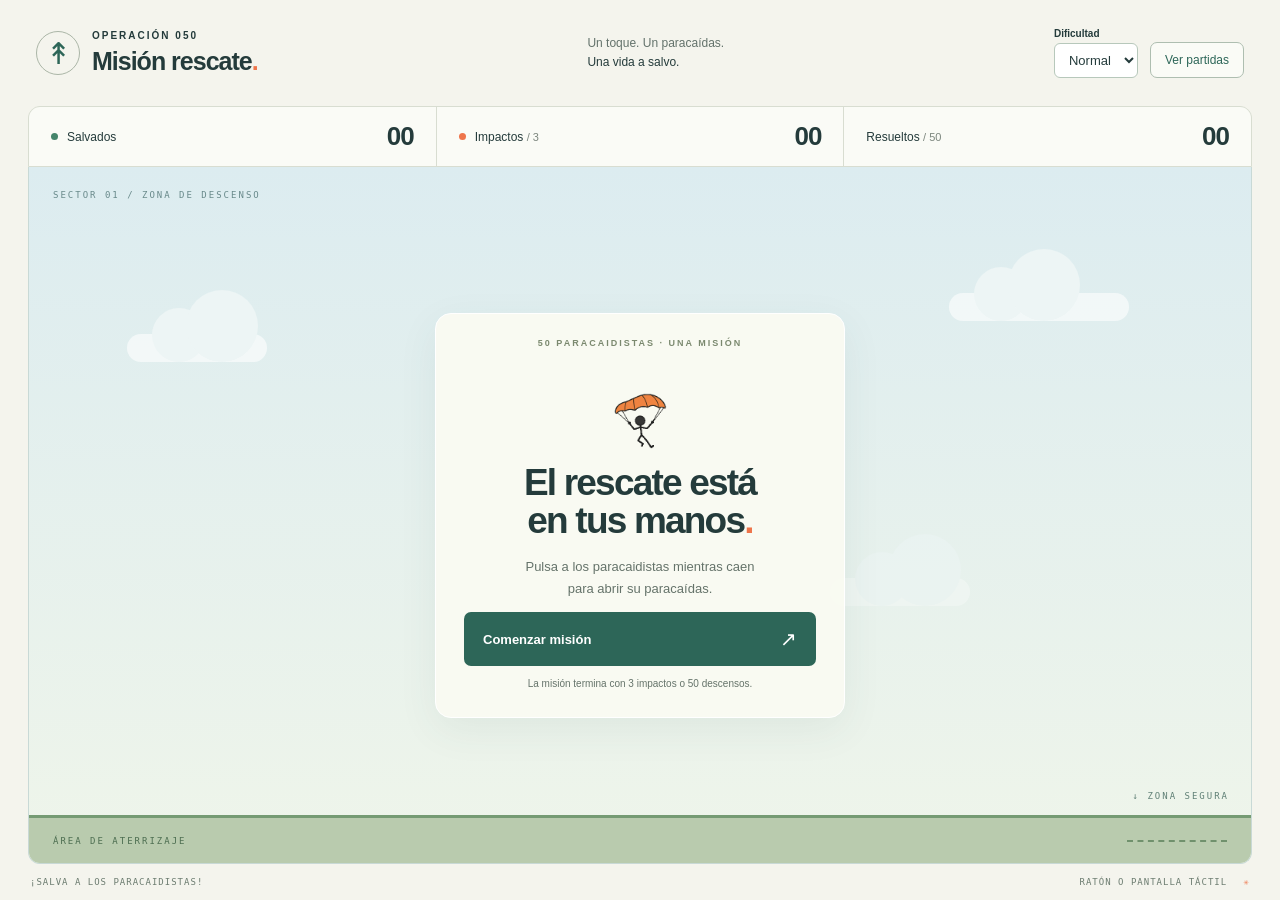
==== inicio/index.html @ afe0db59 "COMMIT_INICIAL" ====
<!doctype html>
<html lang="es">
<head>
  <meta charset="utf-8">
  <meta name="viewport" content="width=device-width, initial-scale=1">
  <title>Misión rescate · Salva a los paracaidistas</title>
  <link rel="stylesheet" href="css/estilos.css">
  <script src="js/juego.js" defer></script>
</head>
<body>
  <header class="cabecera">
    <div class="marca"><span class="emblema" aria-hidden="true">↟</span><div><p class="etiqueta">OPERACIÓN 050</p><h1>Misión rescate<span>.</span></h1></div></div>
    <p class="instruccion">Un toque. Un paracaídas. <strong>Una vida a salvo.</strong></p>
    <div class="controles"><div><label for="dificultad">Dificultad</label><select id="dificultad"><option value="facil">Fácil</option><option value="normal" selected>Normal</option><option value="dificil">Difícil</option></select></div><button id="ver-historial" class="boton-secundario" type="button">Ver partidas</button></div>
  </header>
  <main>
    <section class="marcadores" aria-label="Marcadores de la partida">
      <div><span class="indicador verde"></span><span>Salvados</span><strong id="salvados">00</strong></div>
      <div><span class="indicador naranja"></span><span>Impactos <small>/ 3</small></span><strong id="estrellados">00</strong></div>
      <div><span>Resueltos <small>/ 50</small></span><strong id="resueltos">00</strong></div>
    </section>
    <section id="escenario" aria-label="Zona de rescate">
      <div class="decoracion" aria-hidden="true"><span class="nube nube-a"></span><span class="nube nube-b"></span><span class="nube nube-c"></span><span class="coordenada">SECTOR 01 / ZONA DE DESCENSO</span><span class="cota">↓ ZONA SEGURA</span></div>
      <div id="personajes" aria-label="Paracaidistas"></div>
      <div id="suelo" aria-hidden="true"><span>ÁREA DE ATERRIZAJE</span><i></i></div>
      <section id="panel-inicio" class="panel" aria-labelledby="titulo-inicio">
        <p class="etiqueta">50 PARACAIDISTAS · UNA MISIÓN</p>
        <div class="ilustracion" aria-hidden="true"><img src="img/paracaidas.gif" alt=""></div>
        <h2 id="titulo-inicio">El rescate está<br>en tus manos<span>.</span></h2>
        <p>Pulsa a los paracaidistas mientras caen<br>para abrir su paracaídas.</p>
        <button id="iniciar" class="boton">Comenzar misión <span aria-hidden="true">↗</span></button>
        <p class="nota">La misión termina con 3 impactos o 50 descensos.</p>
      </section>
      <section id="panel-final" class="panel" aria-labelledby="titulo-final" hidden>
        <p class="etiqueta">INFORME DE RESCATE</p>
        <h2 id="titulo-final">Misión finalizada<span>.</span></h2>
        <p id="resultado" role="status"></p>
        <form id="guardar-partida">
          <label for="nombre">Tu nombre</label>
          <div class="fila-formulario"><input id="nombre" name="nombre" required maxlength="40" autocomplete="nickname" placeholder="Escribe tu nombre"><button id="guardar" class="boton" type="submit">Guardar partida</button></div>
          <p id="estado-guardado" class="mensaje" role="status"></p>
        </form>
        <button id="reiniciar" class="boton">Volver a intentarlo <span aria-hidden="true">↻</span></button>
      </section>
    </section>
  </main>
  <dialog id="historial" aria-labelledby="titulo-historial">
    <div class="titulo-historial"><h2 id="titulo-historial">Partidas jugadas</h2><button id="cerrar-historial" class="boton-secundario" type="button">Cerrar</button></div>
    <p>1 punto por paracaidista salvado. Registros guardados en este navegador.</p>
    <label for="orden-historial">Ordenar por</label>
    <select id="orden-historial"><option value="fecha">Fecha: más recientes primero</option><option value="puntuacion">Puntuación: mayor primero</option></select>
    <p id="estado-historial" class="mensaje" role="status"></p>
    <div class="tabla-historial"><table><caption class="solo-lectores">Registro de partidas</caption><thead><tr><th scope="col">Nombre</th><th scope="col">Fecha</th><th scope="col">Puntos</th><th scope="col">Impactos</th><th scope="col">Dificultad</th></tr></thead><tbody id="filas-historial"></tbody></table></div>
  </dialog>
  <footer><span>¡SALVA A LOS PARACAIDISTAS!</span><span>RATÓN O PANTALLA TÁCTIL <b aria-hidden="true">✳</b></span></footer>
</body>
</html>
---- inicio/css/estilos.css ----
:root{font-family:"Segoe UI",Arial,sans-serif;color:#243b3b;background:#f4f4ed;font-synthesis:none;--naranja:#ee754b;--verde:#2d6658}
*{box-sizing:border-box}body{margin:0;height:100vh;height:100dvh;display:flex;flex-direction:column;overflow:hidden}button{font:inherit}button:focus-visible{outline:3px solid #263f70;outline-offset:3px}[hidden]{display:none!important}
.cabecera{display:flex;align-items:center;justify-content:space-between;padding:22px 36px;gap:20px}.marca{display:flex;align-items:center;gap:12px}.emblema{display:grid;place-items:center;border:1px solid #abb6a7;border-radius:50%;height:44px;width:44px;font-size:30px;color:var(--verde)}.etiqueta{font-size:10px;font-weight:700;letter-spacing:2px;margin:0 0 6px}h1{font-size:25px;letter-spacing:-1px;margin:0}h1 span,h2 span{color:var(--naranja)}.instruccion{font-size:12px;line-height:1.6;color:#63726b}.instruccion strong{display:block;font-weight:500;color:#243b3b}.insignia{font:10px Consolas,monospace;border:1px solid #c7cdc0;padding:9px 12px;border-radius:5px;letter-spacing:1px}
main{flex:1;min-height:0;display:flex;flex-direction:column;margin:0 28px}.marcadores{display:flex;gap:1px;background:#d8ddd1;border:1px solid #d8ddd1;border-radius:12px 12px 0 0;overflow:hidden;flex-shrink:0}.marcadores>div{flex:1;background:#fafbf6;display:flex;align-items:center;gap:9px;padding:14px 22px;font-size:12px}.marcadores strong{margin-left:auto;font-size:26px;font-variant-numeric:tabular-nums;font-weight:600;letter-spacing:-1px}.marcadores small{font-size:11px;color:#7c867e}.indicador{height:7px;width:7px;border-radius:50%;flex-shrink:0}.verde{background:#45856b}.naranja{background:var(--naranja)}
#escenario{position:relative;flex:1;min-height:0;background:#dfeef1;border:1px solid #c8d9d6;border-top:0;border-radius:0 0 12px 12px;overflow:hidden;isolation:isolate}#personajes{position:absolute;inset:0;z-index:2}.decoracion{position:absolute;inset:0;pointer-events:none;background:linear-gradient(#dcecf0,#eff5ea)}.coordenada{position:absolute;top:23px;left:24px;font:9px Consolas,monospace;letter-spacing:2px;color:#68898a}.cota{position:absolute;bottom:62px;right:22px;font:9px Consolas,monospace;letter-spacing:2px;color:#608076}.nube{position:absolute;width:140px;height:28px;border-radius:60px;background:#fff9}.nube:before,.nube:after{content:"";position:absolute;border-radius:50%;background:#edf5f5;width:54px;height:54px;bottom:0;left:25px}.nube:after{width:72px;height:72px;left:59px}.nube-a{top:24%;left:8%}.nube-b{top:18%;right:10%;width:180px}.nube-c{top:59%;right:23%;opacity:.5}
#suelo{position:absolute;bottom:0;height:48px;width:100%;background:#b9cbae;border-top:3px solid #759b73;z-index:1;display:flex;align-items:center;justify-content:space-between;padding:0 24px}#suelo span{font:9px Consolas,monospace;letter-spacing:2px;color:#4d6e51}#suelo i{width:100px;height:1px;border-top:2px dashed #70916d}
.personaje{position:absolute;width:64px;height:80px;border:0;padding:0;background:transparent;touch-action:manipulation;cursor:pointer;z-index:2}.personaje img{display:block;width:100%;height:100%;object-fit:contain;pointer-events:none}.personaje:disabled{cursor:default;z-index:1}.personaje:focus-visible{outline:2px dashed #b05834;outline-offset:-2px}
.panel{position:absolute;z-index:3;inset:0;margin:auto;width:min(410px,calc(100% - 32px));height:fit-content;max-height:calc(100% - 24px);padding:24px 28px;text-align:center;background:#fafbf3f5;border:1px solid #fff;border-radius:16px;box-shadow:0 12px 40px #38595512}.panel h2{font-size:37px;line-height:1.04;letter-spacing:-1.8px;margin:12px 0 16px;font-weight:650}.panel>p:not(.etiqueta){font-size:13px;line-height:1.65;color:#65736a}.ilustracion{height:92px;margin-top:12px}.ilustracion img{height:100%;width:92px;object-fit:contain}.boton{border:0;border-radius:7px;background:var(--verde);color:#fff;width:100%;padding:15px 19px;text-align:left;font-size:13px;font-weight:600;cursor:pointer;margin-top:10px;display:flex;justify-content:space-between;align-items:center}.boton:hover{background:#204e42}.boton span{font-size:20px}.panel p.nota{font-size:10px;margin-bottom:0}.panel .etiqueta{color:#7b896f;font-size:9px}footer{padding:13px 30px;display:flex;justify-content:space-between;font:9px Consolas,monospace;letter-spacing:1px;color:#6d7d71;gap:10px}footer b{color:var(--naranja);margin-left:10px}
@media(max-width:650px){.cabecera{padding:14px 16px}.instruccion,.insignia{display:none}h1{font-size:22px}.emblema{width:38px;height:38px}.etiqueta{font-size:8px}main{margin:0 10px}.marcadores>div{padding:10px 9px;gap:5px;font-size:10px}.marcadores strong{font-size:22px}.marcadores small{font-size:9px}.coordenada{font-size:8px;left:16px}.panel{padding:20px}.panel h2{font-size:34px}footer{padding:10px 14px;font-size:8px;letter-spacing:0}footer b{display:none}}
@media(max-height:600px){.cabecera{padding-top:8px;padding-bottom:8px}.ilustracion,.panel .nota{display:none}.panel{padding:12px 22px}.panel h2{font-size:25px;margin:8px 0}.panel>p:not(.etiqueta){margin:6px 0;font-size:11px}.boton{padding:9px 14px;margin-top:6px}.marcadores>div{padding-top:6px;padding-bottom:6px}footer{padding-top:6px;padding-bottom:6px}}
.boton-secundario{border:1px solid #aebeb0;border-radius:7px;background:#fafbf6;color:var(--verde);padding:10px 14px;cursor:pointer;font-size:12px;flex-shrink:0}button:disabled{cursor:default;opacity:.6}#panel-final{overflow-y:auto}#guardar-partida{text-align:left;border-top:1px solid #d8ddd1;padding-top:12px}label{display:block;font-size:12px;font-weight:600;margin:0 0 7px}.fila-formulario{display:flex;gap:8px}.fila-formulario .boton{width:auto;flex-shrink:0;margin:0;padding:10px;font-size:12px}input,select{font:inherit;font-size:13px;border:1px solid #b7c8bb;border-radius:6px;padding:10px;background:#fff;color:#243b3b}input{width:100%;min-width:0}.mensaje{font-size:12px;line-height:1.5;color:#4e6656}dialog{width:min(680px,calc(100% - 24px));max-height:85dvh;border:1px solid #c7d3c5;border-radius:14px;padding:24px;color:#243b3b;background:#fafbf6}dialog::backdrop{background:#142e35a6}.titulo-historial{display:flex;align-items:center;justify-content:space-between;gap:16px}.titulo-historial h2{font-size:22px;margin:0}dialog>p{font-size:12px;line-height:1.5}dialog select{max-width:100%;margin-bottom:6px}.tabla-historial{max-height:48dvh;overflow:auto}table{width:100%;border-collapse:collapse;font-size:12px;text-align:left}th,td{padding:12px 8px;border-bottom:1px solid #d8ddd1;overflow-wrap:anywhere}th{position:sticky;top:0;background:#edf2e8}td:first-child{max-width:160px}.solo-lectores{position:absolute;width:1px;height:1px;overflow:hidden;clip-path:inset(50%)}@media(max-width:380px){.fila-formulario{flex-direction:column}.fila-formulario .boton{justify-content:center}.titulo-historial h2{font-size:18px}dialog{padding:14px}}
.controles{display:flex;align-items:flex-end;gap:12px}.controles label{font-size:10px;margin-bottom:4px}.controles select{padding:8px 10px}.controles .boton-secundario{min-height:35px}select:disabled{opacity:.65}@media(max-width:650px){.cabecera{flex-wrap:wrap;gap:10px}.controles{margin-left:auto;gap:8px}.controles select{padding:6px;font-size:12px}.controles .boton-secundario{padding:8px;font-size:11px}.cabecera .marca{gap:6px}.tabla-historial table{min-width:480px}}@media(max-width:440px){.instruccion{display:none}.emblema{display:none}h1{font-size:19px}.cabecera{padding:10px 12px}.controles label{font-size:9px}.marca .etiqueta{font-size:7px;letter-spacing:1px}}@media(max-height:600px){.controles label{display:none}}
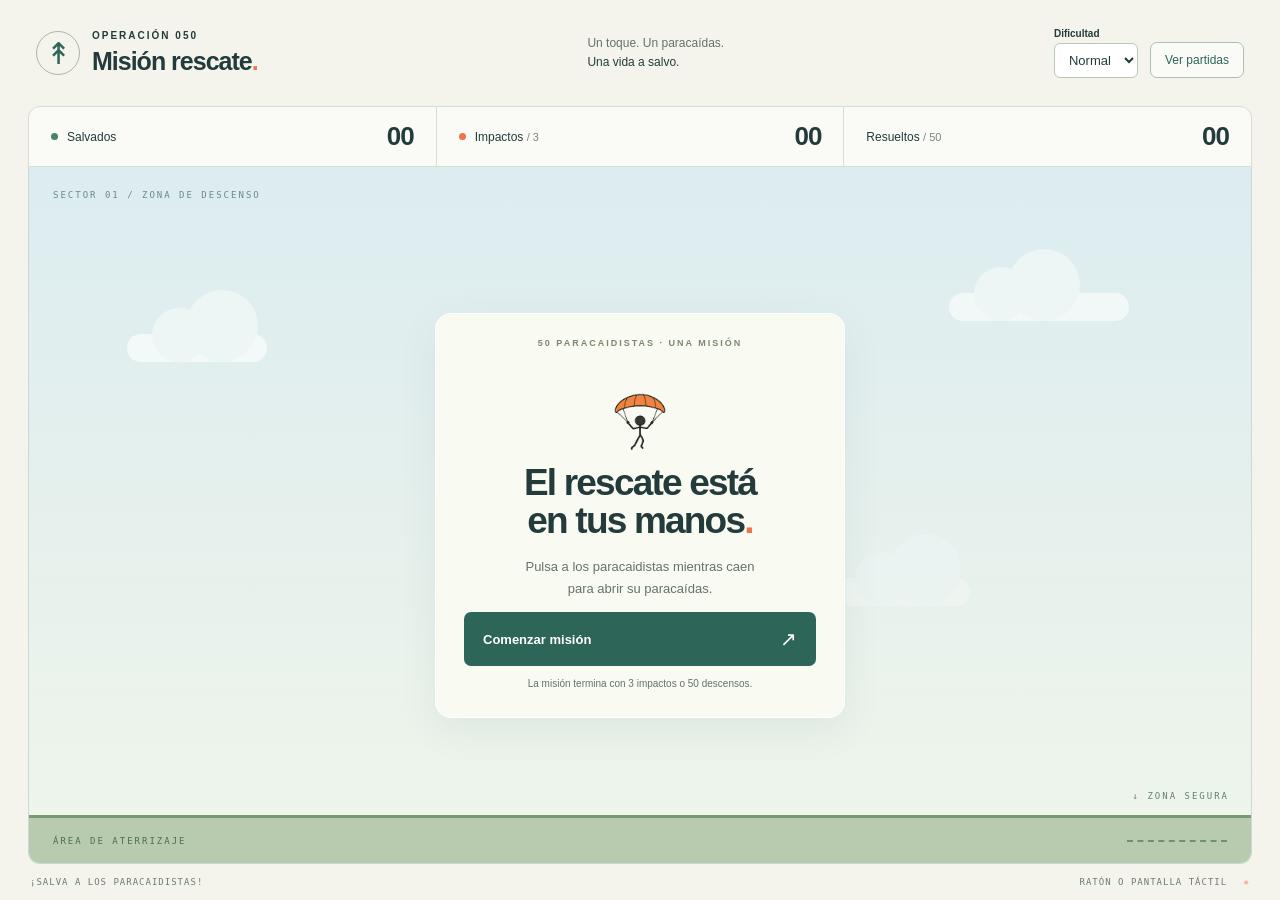
==== commit 0687365e: "modulee" ====
--- a/inicio/index.html
+++ b/inicio/index.html
@@ -5,7 +5,7 @@
   <meta name="viewport" content="width=device-width, initial-scale=1">
   <title>Misión rescate · Salva a los paracaidistas</title>
   <link rel="stylesheet" href="css/estilos.css">
-  <script src="js/juego.js" defer></script>
+  <script src="js/juego.js" type="module" defer></script>
 </head>
 <body>
   <header class="cabecera">
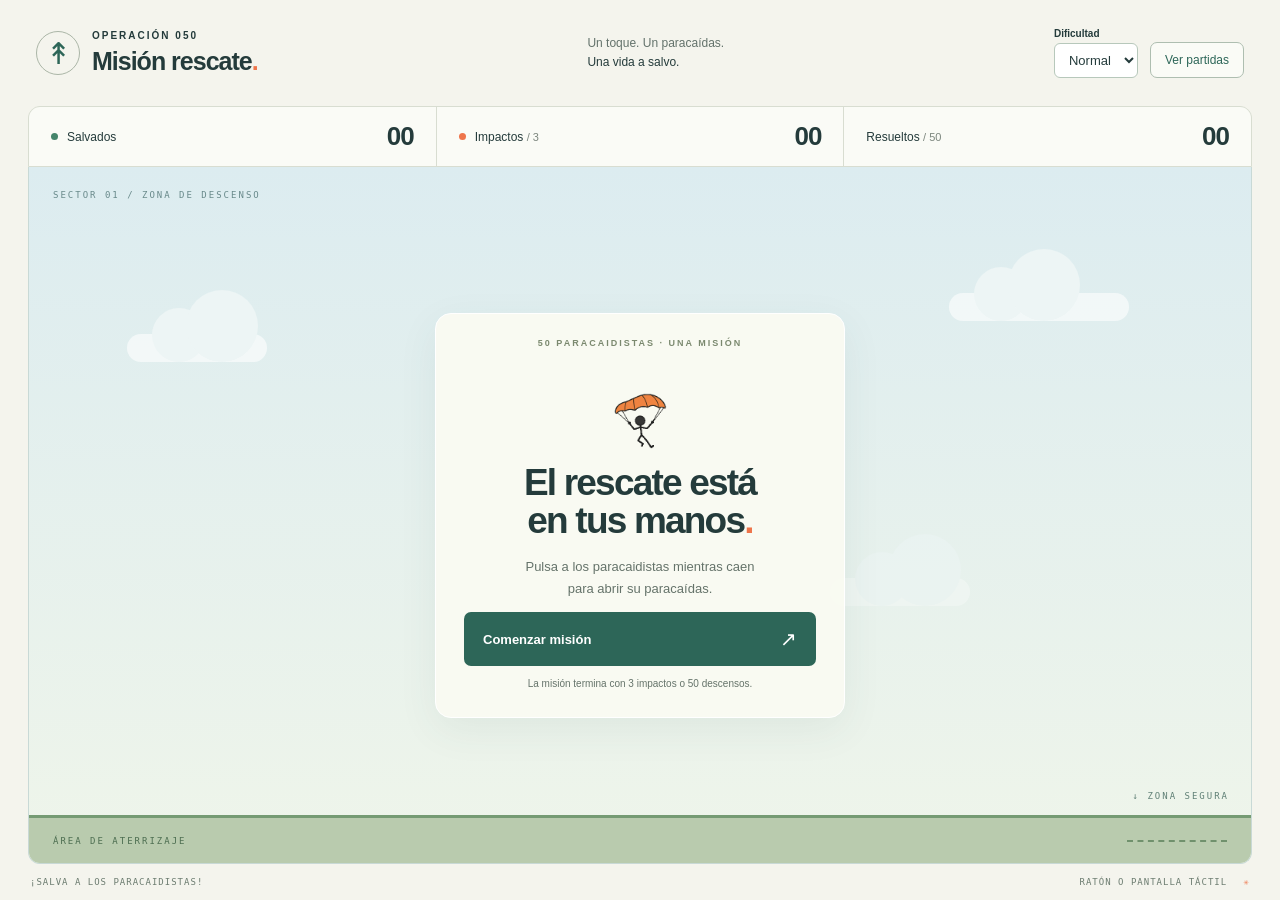
==== commit e52ba950: "finisisi" ====
--- a/inicio/index.html
+++ b/inicio/index.html
@@ -5,6 +5,8 @@
   <meta name="viewport" content="width=device-width, initial-scale=1">
   <title>Misión rescate · Salva a los paracaidistas</title>
   <link rel="stylesheet" href="css/estilos.css">
+  <script type="module" src="js/juego.js"></script>
+  <script src="js/juego.js" defer type="module"></script>
   <script src="js/juego.js" type="module" defer></script>
 </head>
 <body>
@@ -16,7 +18,7 @@
   <main>
     <section class="marcadores" aria-label="Marcadores de la partida">
       <div><span class="indicador verde"></span><span>Salvados</span><strong id="salvados">00</strong></div>
-      <div><span class="indicador naranja"></span><span>Impactos <small>/ 3</small></span><strong id="estrellados">00</strong></div>
+      <div><span class="indicador naranja"></span><span>Impactos <small>/ 3</small></span><strong id="estrelladoss">00</strong></div>
       <div><span>Resueltos <small>/ 50</small></span><strong id="resueltos">00</strong></div>
     </section>
     <section id="escenario" aria-label="Zona de rescate">
@@ -53,5 +55,6 @@
     <div class="tabla-historial"><table><caption class="solo-lectores">Registro de partidas</caption><thead><tr><th scope="col">Nombre</th><th scope="col">Fecha</th><th scope="col">Puntos</th><th scope="col">Impactos</th><th scope="col">Dificultad</th></tr></thead><tbody id="filas-historial"></tbody></table></div>
   </dialog>
   <footer><span>¡SALVA A LOS PARACAIDISTAS!</span><span>RATÓN O PANTALLA TÁCTIL <b aria-hidden="true">✳</b></span></footer>
+ 
 </body>
 </html>
--- a/inicio/css/estilos.css
+++ b/inicio/css/estilos.css
@@ -10,3 +10,11 @@
 @media(max-height:600px){.cabecera{padding-top:8px;padding-bottom:8px}.ilustracion,.panel .nota{display:none}.panel{padding:12px 22px}.panel h2{font-size:25px;margin:8px 0}.panel>p:not(.etiqueta){margin:6px 0;font-size:11px}.boton{padding:9px 14px;margin-top:6px}.marcadores>div{padding-top:6px;padding-bottom:6px}footer{padding-top:6px;padding-bottom:6px}}
 .boton-secundario{border:1px solid #aebeb0;border-radius:7px;background:#fafbf6;color:var(--verde);padding:10px 14px;cursor:pointer;font-size:12px;flex-shrink:0}button:disabled{cursor:default;opacity:.6}#panel-final{overflow-y:auto}#guardar-partida{text-align:left;border-top:1px solid #d8ddd1;padding-top:12px}label{display:block;font-size:12px;font-weight:600;margin:0 0 7px}.fila-formulario{display:flex;gap:8px}.fila-formulario .boton{width:auto;flex-shrink:0;margin:0;padding:10px;font-size:12px}input,select{font:inherit;font-size:13px;border:1px solid #b7c8bb;border-radius:6px;padding:10px;background:#fff;color:#243b3b}input{width:100%;min-width:0}.mensaje{font-size:12px;line-height:1.5;color:#4e6656}dialog{width:min(680px,calc(100% - 24px));max-height:85dvh;border:1px solid #c7d3c5;border-radius:14px;padding:24px;color:#243b3b;background:#fafbf6}dialog::backdrop{background:#142e35a6}.titulo-historial{display:flex;align-items:center;justify-content:space-between;gap:16px}.titulo-historial h2{font-size:22px;margin:0}dialog>p{font-size:12px;line-height:1.5}dialog select{max-width:100%;margin-bottom:6px}.tabla-historial{max-height:48dvh;overflow:auto}table{width:100%;border-collapse:collapse;font-size:12px;text-align:left}th,td{padding:12px 8px;border-bottom:1px solid #d8ddd1;overflow-wrap:anywhere}th{position:sticky;top:0;background:#edf2e8}td:first-child{max-width:160px}.solo-lectores{position:absolute;width:1px;height:1px;overflow:hidden;clip-path:inset(50%)}@media(max-width:380px){.fila-formulario{flex-direction:column}.fila-formulario .boton{justify-content:center}.titulo-historial h2{font-size:18px}dialog{padding:14px}}
 .controles{display:flex;align-items:flex-end;gap:12px}.controles label{font-size:10px;margin-bottom:4px}.controles select{padding:8px 10px}.controles .boton-secundario{min-height:35px}select:disabled{opacity:.65}@media(max-width:650px){.cabecera{flex-wrap:wrap;gap:10px}.controles{margin-left:auto;gap:8px}.controles select{padding:6px;font-size:12px}.controles .boton-secundario{padding:8px;font-size:11px}.cabecera .marca{gap:6px}.tabla-historial table{min-width:480px}}@media(max-width:440px){.instruccion{display:none}.emblema{display:none}h1{font-size:19px}.cabecera{padding:10px 12px}.controles label{font-size:9px}.marca .etiqueta{font-size:7px;letter-spacing:1px}}@media(max-height:600px){.controles label{display:none}}
+
+.oculto{
+    display: none;
+}
+
+.mostrar{
+    display: block;
+}
